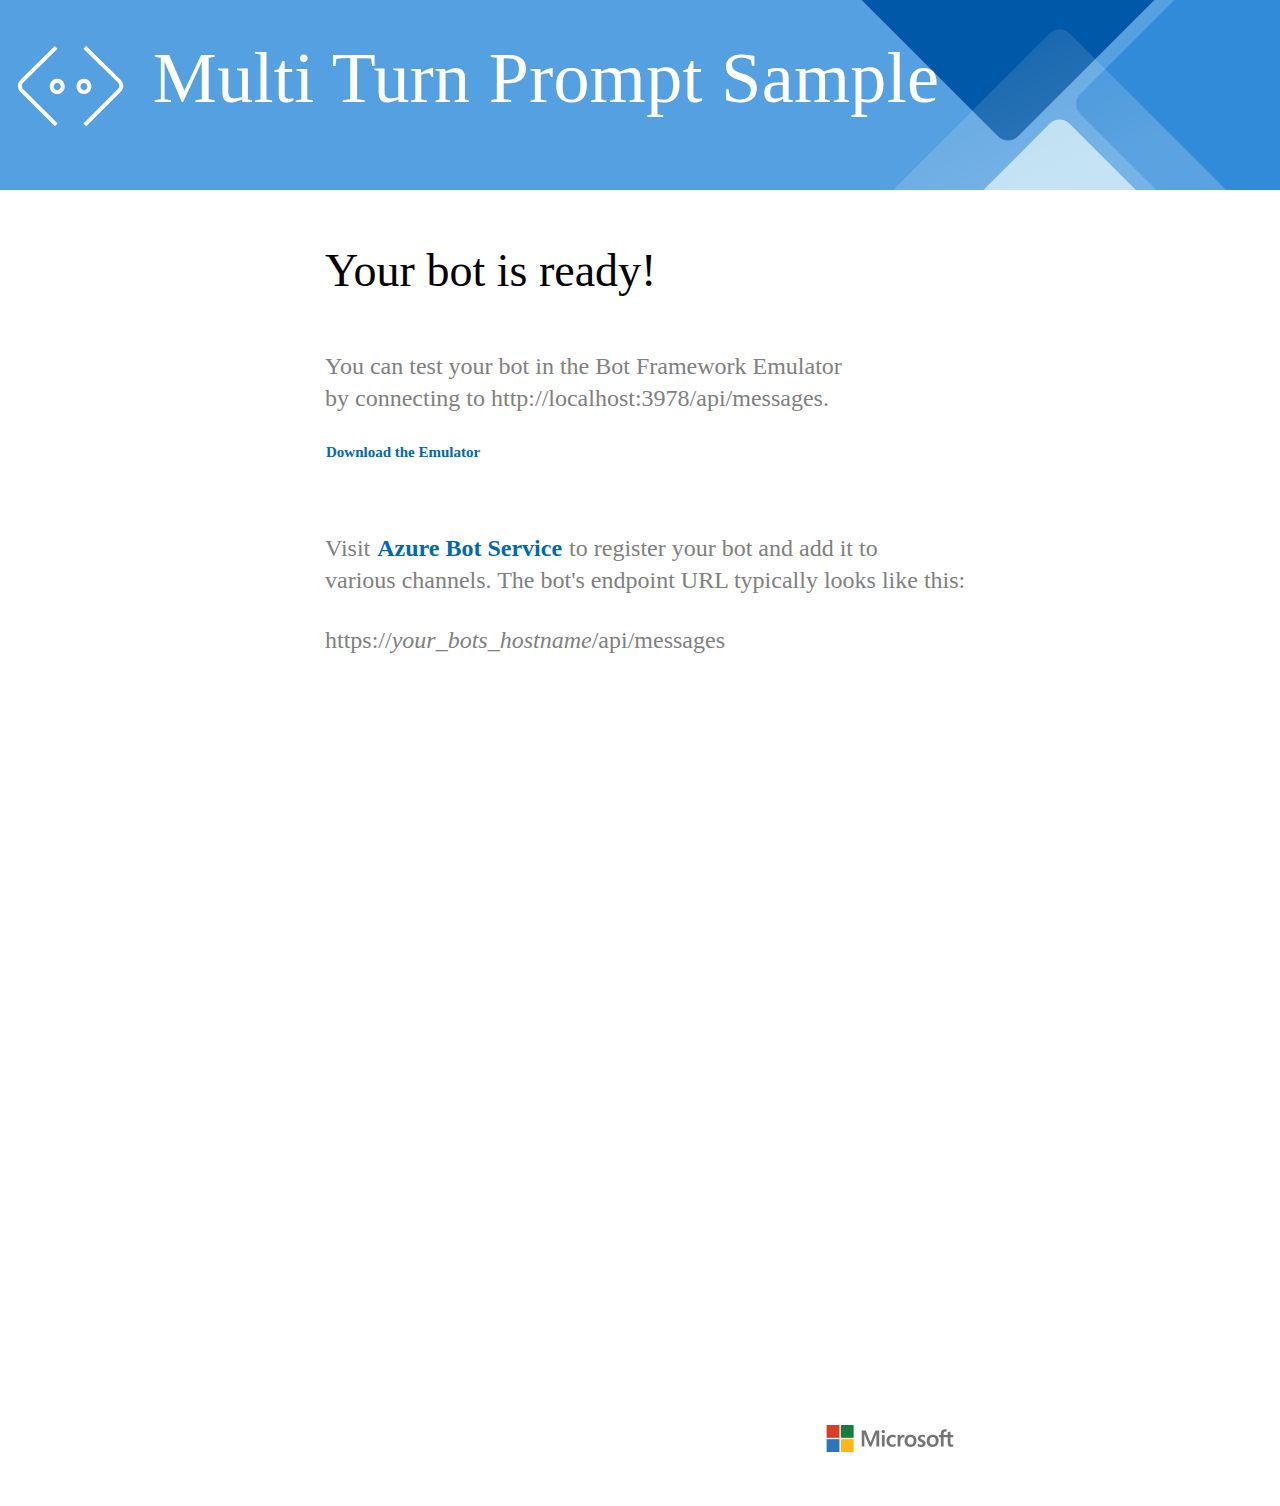
==== wwwroot/default.html @ 074db5b7 "Add project files." ====
﻿<!DOCTYPE html>
<html lang="en">

<head>
    <meta charset="utf-8">
    <meta name="viewport" content="width=device-width, initial-scale=1">
    <title>Multi Turn Prompt Sample</title>
    <style>
        body {
            margin: 0px;
            padding: 0px;
            font-family: Segoe UI;
        }

        html,
        body {
            height: 100%;
        }

        header {
            background-image: url("data:image/svg+xml,%3Csvg version='1.1' id='Layer_1' xmlns='http://www.w3.org/2000/svg' xmlns:xlink='http://www.w3.org/1999/xlink' x='0px' y='0px' viewBox='0 0 4638.9 651.6' style='enable-background:new 0 0 4638.9 651.6;' xml:space='preserve'%3E%3Cstyle type='text/css'%3E .st0%7Bfill:%2355A0E0;%7D .st1%7Bfill:none;%7D .st2%7Bfill:%230058A8;%7D .st3%7Bfill:%23328BD8;%7D .st4%7Bfill:%23B6DCF1;%7D .st5%7Bopacity:0.2;fill:url(%23SVGID_1_);enable-background:new ;%7D%0A%3C/style%3E%3Crect y='1.1' class='st0' width='4640' height='646.3'/%3E%3Cpath class='st1' d='M3987.8,323.6L4310.3,1.1h-65.6l-460.1,460.1c-17.5,17.5-46.1,17.5-63.6,0L3260.9,1.1H0v646.3h3660.3 L3889,418.7c17.5-17.5,46.1-17.5,63.6,0l228.7,228.7h66.6l-260.2-260.2C3970.3,369.8,3970.3,341.1,3987.8,323.6z'/%3E%3Cpath class='st2' d='M3784.6,461.2L4244.7,1.1h-983.9l460.1,460.1C3738.4,478.7,3767.1,478.7,3784.6,461.2z'/%3E%3Cpath class='st3' d='M4640,1.1h-329.8l-322.5,322.5c-17.5,17.5-17.5,46.1,0,63.6l260.2,260.2H4640L4640,1.1L4640,1.1z'/%3E%3Cpath class='st4' d='M3889,418.8l-228.7,228.7h521.1l-228.7-228.7C3935.2,401.3,3906.5,401.3,3889,418.8z'/%3E%3ClinearGradient id='SVGID_1_' gradientUnits='userSpaceOnUse' x1='3713.7576' y1='438.1175' x2='3911.4084' y2='14.2535' gradientTransform='matrix(1 0 0 -1 0 641.3969)'%3E%3Cstop offset='0' style='stop-color:%23FFFFFF;stop-opacity:0.5'/%3E%3Cstop offset='1' style='stop-color:%23FFFFFF'/%3E%3C/linearGradient%3E%3Cpath class='st5' d='M3952.7,124.5c-17.5-17.5-46.1-17.5-63.6,0l-523,523h1109.6L3952.7,124.5z'/%3E%3C/svg%3E%0A");
            background-repeat: no-repeat;
            background-size: 100%;
            background-position: right;
            background-color: #55A0E0;
            width: 100%;
            font-size: 44px;
            height: 120px;
            color: white;
            padding: 30px 0 40px 0px;
            display: inline-block;
        }

        .header-icon {
            background-image: url("data:image/svg+xml;utf8,%3Csvg%20version%3D%221.1%22%20id%3D%22Layer_1%22%20xmlns%3D%22http%3A//www.w3.org/2000/svg%22%20xmlns%3Axlink%3D%22http%3A//www.w3.org/1999/xlink%22%20x%3D%220px%22%20y%3D%220px%22%0A%09%20viewBox%3D%220%200%20150.2%20125%22%20style%3D%22enable-background%3Anew%200%200%20150.2%20125%3B%22%20xml%3Aspace%3D%22preserve%22%3E%0A%3Cstyle%20type%3D%22text/css%22%3E%0A%09.st0%7Bfill%3Anone%3B%7D%0A%09.st1%7Bfill%3A%23FFFFFF%3B%7D%0A%3C/style%3E%0A%3Crect%20x%3D%220.5%22%20class%3D%22st0%22%20width%3D%22149.7%22%20height%3D%22125%22/%3E%0A%3Cg%3E%0A%09%3Cpath%20class%3D%22st1%22%20d%3D%22M59%2C102.9L21.8%2C66c-3.5-3.5-3.5-9.1%2C0-12.5l37-36.5l2.9%2C3l-37%2C36.4c-1.8%2C1.8-1.8%2C4.7%2C0%2C6.6l37.2%2C37L59%2C102.9z%22%0A%09%09/%3E%0A%3C/g%3E%0A%3Cg%3E%0A%09%3Cpath%20class%3D%22st1%22%20d%3D%22M92.5%2C102.9l-3-3l37.2-37c0.9-0.9%2C1.4-2%2C1.4-3.3c0-1.2-0.5-2.4-1.4-3.3L89.5%2C20l2.9-3l37.2%2C36.4%0A%09%09c1.7%2C1.7%2C2.6%2C3.9%2C2.6%2C6.3s-0.9%2C4.6-2.6%2C6.3L92.5%2C102.9z%22/%3E%0A%3C/g%3E%0A%3Cg%3E%0A%09%3Cpath%20class%3D%22st1%22%20d%3D%22M90.1%2C68.4c-4.5%2C0-8-3.5-8-8.1c0-4.5%2C3.5-8.1%2C8-8.1c4.4%2C0%2C8%2C3.7%2C8%2C8.1C98.1%2C64.7%2C94.4%2C68.4%2C90.1%2C68.4z%0A%09%09%20M90.1%2C56.5c-2.2%2C0-3.8%2C1.7-3.8%2C3.9c0%2C2.2%2C1.7%2C3.9%2C3.8%2C3.9c1.9%2C0%2C3.8-1.6%2C3.8-3.9S91.9%2C56.5%2C90.1%2C56.5z%22/%3E%0A%3C/g%3E%0A%3Cg%3E%0A%09%3Cpath%20class%3D%22st1%22%20d%3D%22M61.4%2C68.4c-4.5%2C0-8-3.5-8-8.1c0-4.5%2C3.5-8.1%2C8-8.1c4.4%2C0%2C8%2C3.7%2C8%2C8.1C69.5%2C64.7%2C65.8%2C68.4%2C61.4%2C68.4z%0A%09%09%20M61.4%2C56.5c-2.2%2C0-3.8%2C1.7-3.8%2C3.9c0%2C2.2%2C1.7%2C3.9%2C3.8%2C3.9c1.9%2C0%2C3.8-1.6%2C3.8-3.9S63.3%2C56.5%2C61.4%2C56.5z%22/%3E%0A%3C/g%3E%0A%3C/svg%3E%0A");
            background-repeat: no-repeat;
            float: left;
            height: 140px;
            width: 140px;
            display: inline-block;
            vertical-align: middle;
        }

        .header-text {
            padding-left: 1%;
            color: #FFFFFF;
            font-family: "Segoe UI";
            font-size: 72px;
            font-weight: 300;
            letter-spacing: 0.35px;
            line-height: 96px;
            display: inline-block;
            vertical-align: middle;
        }

        .header-inner-container {
            min-width: 480px;
            max-width: 1366px;
            margin-left: auto;
            margin-right: auto;
            vertical-align: middle;
        }

        .header-inner-container::after {
            content: "";
            clear: both;
            display: table;
        }

        .main-content-area {
            padding-left: 30px;
        }

        .content-title {
            color: #000000;
            font-family: "Segoe UI";
            font-size: 46px;
            font-weight: 300;
            line-height: 62px;
        }

        .main-text {
            color: #808080;
            font-size: 24px;
            font-family: "Segoe UI";
            font-size: 24px;
            font-weight: 200;
            line-height: 32px;
        }

        .main-text-p1{
            padding-top: 48px;
            padding-bottom: 28px;
        }

        .endpoint {
           height: 32px;
           width: 571px;
           color: #808080;
           font-family: "Segoe UI";
           font-size: 24px;
           font-weight: 200;
           line-height: 32px;
           padding-top: 28px;
        }

        .how-to-build-section {
            padding-top: 20px;
            padding-left: 30px;
        }

        .how-to-build-section>h3 {
            font-size: 16px;
            font-weight: 600;
            letter-spacing: 0.35px;
            line-height: 22px;
            margin: 0 0 24px 0;
            text-transform: uppercase;
        }

        .step-container {
            display: flex;
            align-items: stretch;
            position: relative;
        }

        .step-container dl {
            border-left: 1px solid #A0A0A0;
            display: block;
            padding: 0 24px;
            margin: 0;
        }

        .step-container dl>dt::before {
            background-color: white;
            border: 1px solid #A0A0A0;
            border-radius: 100%;
            content: '';
            left: 47px;
            height: 11px;
            position: absolute;
            width: 11px;
        }

        .step-container dl>.test-bullet::before {
            background-color: blue;
        }

        .step-container dl>dt {
            display: block;
            font-size: inherit;
            font-weight: bold;
            line-height: 20px;
        }

        .step-container dl>dd {
            font-size: inherit;
            line-height: 20px;
            margin-left: 0;
            padding-bottom: 32px;
        }

        .step-container:last-child dl {
            border-left: 1px solid transparent;
        }

        .ctaLink {
            background-color: transparent;
            border: 1px solid transparent;
            color: #006AB1;
            cursor: pointer;
            font-weight: 600;
            padding: 0;
            white-space: normal;
        }

        .ctaLink:focus {
            outline: 1px solid #00bcf2;
        }

        .ctaLink:hover {
            text-decoration: underline;
        }

        .step-icon {
            display: flex;
            height: 38px;
            margin-right: 15px;
            width: 38px;
        }

        .step-icon>div {
            height: 30px;
            width: 30px;
            background-repeat: no-repeat;
        }

        .ms-logo-container {
            min-width: 580px;
            max-width: 980px;
            margin-left: auto;
            margin-right: auto;
            left: 0;
            right: 0;
            transition: bottom 400ms;
        }

        .ms-logo {
            float: right;
            background-image: url("data:image/svg+xml;utf8,%0A%3Csvg%20version%3D%221.1%22%20id%3D%22MS-symbol%22%20xmlns%3D%22http%3A//www.w3.org/2000/svg%22%20xmlns%3Axlink%3D%22http%3A//www.w3.org/1999/xlink%22%20x%3D%220px%22%20y%3D%220px%22%0A%09%20viewBox%3D%220%200%20400%20120%22%20style%3D%22enable-background%3Anew%200%200%20400%20120%3B%22%20xml%3Aspace%3D%22preserve%22%3E%0A%3Cstyle%20type%3D%22text/css%22%3E%0A%09.st0%7Bfill%3Anone%3B%7D%0A%09.st1%7Bfill%3A%23737474%3B%7D%0A%09.st2%7Bfill%3A%23D63F26%3B%7D%0A%09.st3%7Bfill%3A%23167D3E%3B%7D%0A%09.st4%7Bfill%3A%232E76BC%3B%7D%0A%09.st5%7Bfill%3A%23FDB813%3B%7D%0A%3C/style%3E%0A%3Crect%20x%3D%220.6%22%20class%3D%22st0%22%20width%3D%22398.7%22%20height%3D%22119%22/%3E%0A%3Cpath%20class%3D%22st1%22%20d%3D%22M171.3%2C38.4v43.2h-7.5V47.7h-0.1l-13.4%2C33.9h-5l-13.7-33.9h-0.1v33.9h-6.9V38.4h10.8l12.4%2C32h0.2l13.1-32H171.3%0A%09z%20M177.6%2C41.7c0-1.2%2C0.4-2.2%2C1.3-3c0.9-0.8%2C1.9-1.2%2C3.1-1.2c1.3%2C0%2C2.4%2C0.4%2C3.2%2C1.3c0.8%2C0.8%2C1.3%2C1.8%2C1.3%2C3c0%2C1.2-0.4%2C2.2-1.3%2C3%0A%09c-0.9%2C0.8-1.9%2C1.2-3.2%2C1.2s-2.3-0.4-3.1-1.2C178%2C43.8%2C177.6%2C42.8%2C177.6%2C41.7z%20M185.7%2C50.6v31h-7.3v-31H185.7z%20M207.8%2C76.3%0A%09c1.1%2C0%2C2.3-0.3%2C3.6-0.8c1.3-0.5%2C2.5-1.2%2C3.6-2v6.8c-1.2%2C0.7-2.5%2C1.2-4%2C1.5c-1.5%2C0.3-3.1%2C0.5-4.9%2C0.5c-4.6%2C0-8.3-1.4-11.1-4.3%0A%09c-2.9-2.9-4.3-6.6-4.3-11c0-5%2C1.5-9.1%2C4.4-12.3c2.9-3.2%2C7-4.8%2C12.4-4.8c1.4%2C0%2C2.7%2C0.2%2C4.1%2C0.5c1.4%2C0.4%2C2.5%2C0.8%2C3.3%2C1.2v7%0A%09c-1.1-0.8-2.3-1.5-3.4-1.9c-1.2-0.5-2.4-0.7-3.6-0.7c-2.9%2C0-5.2%2C0.9-7%2C2.8c-1.8%2C1.9-2.7%2C4.4-2.7%2C7.6c0%2C3.1%2C0.8%2C5.6%2C2.5%2C7.3%0A%09C202.6%2C75.4%2C204.9%2C76.3%2C207.8%2C76.3z%20M235.7%2C50.1c0.6%2C0%2C1.1%2C0%2C1.6%2C0.1s0.9%2C0.2%2C1.2%2C0.3v7.4c-0.4-0.3-0.9-0.5-1.7-0.8%0A%09c-0.7-0.3-1.6-0.4-2.7-0.4c-1.8%2C0-3.3%2C0.8-4.5%2C2.3c-1.2%2C1.5-1.9%2C3.8-1.9%2C7v15.6h-7.3v-31h7.3v4.9h0.1c0.7-1.7%2C1.7-3%2C3-4%0A%09C232.2%2C50.6%2C233.8%2C50.1%2C235.7%2C50.1z%20M238.9%2C66.6c0-5.1%2C1.4-9.2%2C4.3-12.2c2.9-3%2C6.9-4.5%2C12.1-4.5c4.8%2C0%2C8.6%2C1.4%2C11.3%2C4.3%0A%09c2.7%2C2.9%2C4.1%2C6.8%2C4.1%2C11.7c0%2C5-1.4%2C9-4.3%2C12c-2.9%2C3-6.8%2C4.5-11.8%2C4.5c-4.8%2C0-8.6-1.4-11.4-4.2C240.3%2C75.3%2C238.9%2C71.4%2C238.9%2C66.6z%0A%09%20M246.5%2C66.3c0%2C3.2%2C0.7%2C5.7%2C2.2%2C7.4c1.5%2C1.7%2C3.6%2C2.6%2C6.3%2C2.6c2.7%2C0%2C4.7-0.9%2C6.1-2.6c1.4-1.7%2C2.1-4.2%2C2.1-7.6c0-3.3-0.7-5.8-2.2-7.5%0A%09c-1.4-1.7-3.4-2.5-6-2.5c-2.7%2C0-4.7%2C0.9-6.2%2C2.7C247.2%2C60.5%2C246.5%2C63%2C246.5%2C66.3z%20M281.5%2C58.8c0%2C1%2C0.3%2C1.9%2C1%2C2.5%0A%09c0.7%2C0.6%2C2.1%2C1.3%2C4.4%2C2.2c2.9%2C1.2%2C5%2C2.5%2C6.1%2C3.9c1.2%2C1.5%2C1.8%2C3.2%2C1.8%2C5.3c0%2C2.9-1.1%2C5.3-3.4%2C7c-2.2%2C1.8-5.3%2C2.7-9.1%2C2.7%0A%09c-1.3%2C0-2.7-0.2-4.3-0.5c-1.6-0.3-2.9-0.7-4-1.2v-7.2c1.3%2C0.9%2C2.8%2C1.7%2C4.3%2C2.2c1.5%2C0.5%2C2.9%2C0.8%2C4.2%2C0.8c1.6%2C0%2C2.9-0.2%2C3.6-0.7%0A%09c0.8-0.5%2C1.2-1.2%2C1.2-2.3c0-1-0.4-1.9-1.2-2.5c-0.8-0.7-2.4-1.5-4.6-2.4c-2.7-1.1-4.6-2.4-5.7-3.8c-1.1-1.4-1.7-3.2-1.7-5.4%0A%09c0-2.8%2C1.1-5.1%2C3.3-6.9c2.2-1.8%2C5.1-2.7%2C8.6-2.7c1.1%2C0%2C2.3%2C0.1%2C3.6%2C0.4c1.3%2C0.2%2C2.5%2C0.6%2C3.4%2C0.9v6.9c-1-0.6-2.1-1.2-3.4-1.7%0A%09c-1.3-0.5-2.6-0.7-3.8-0.7c-1.4%2C0-2.5%2C0.3-3.2%2C0.8C281.9%2C57.1%2C281.5%2C57.8%2C281.5%2C58.8z%20M297.9%2C66.6c0-5.1%2C1.4-9.2%2C4.3-12.2%0A%09c2.9-3%2C6.9-4.5%2C12.1-4.5c4.8%2C0%2C8.6%2C1.4%2C11.3%2C4.3c2.7%2C2.9%2C4.1%2C6.8%2C4.1%2C11.7c0%2C5-1.4%2C9-4.3%2C12c-2.9%2C3-6.8%2C4.5-11.8%2C4.5%0A%09c-4.8%2C0-8.6-1.4-11.4-4.2C299.4%2C75.3%2C297.9%2C71.4%2C297.9%2C66.6z%20M305.5%2C66.3c0%2C3.2%2C0.7%2C5.7%2C2.2%2C7.4c1.5%2C1.7%2C3.6%2C2.6%2C6.3%2C2.6%0A%09c2.7%2C0%2C4.7-0.9%2C6.1-2.6c1.4-1.7%2C2.1-4.2%2C2.1-7.6c0-3.3-0.7-5.8-2.2-7.5c-1.4-1.7-3.4-2.5-6-2.5c-2.7%2C0-4.7%2C0.9-6.2%2C2.7%0A%09C306.3%2C60.5%2C305.5%2C63%2C305.5%2C66.3z%20M353.9%2C56.6h-10.9v25h-7.4v-25h-5.2v-6h5.2v-4.3c0-3.3%2C1.1-5.9%2C3.2-8c2.1-2.1%2C4.8-3.1%2C8.1-3.1%0A%09c0.9%2C0%2C1.7%2C0%2C2.4%2C0.1c0.7%2C0.1%2C1.3%2C0.2%2C1.8%2C0.4V42c-0.2-0.1-0.7-0.3-1.3-0.5c-0.6-0.2-1.3-0.3-2.1-0.3c-1.5%2C0-2.7%2C0.5-3.5%2C1.4%0A%09s-1.2%2C2.4-1.2%2C4.2v3.7h10.9v-7l7.3-2.2v9.2h7.4v6h-7.4v14.5c0%2C1.9%2C0.3%2C3.3%2C1%2C4c0.7%2C0.8%2C1.8%2C1.2%2C3.3%2C1.2c0.4%2C0%2C0.9-0.1%2C1.5-0.3%0A%09c0.6-0.2%2C1.1-0.4%2C1.6-0.7v6c-0.5%2C0.3-1.2%2C0.5-2.3%2C0.7c-1.1%2C0.2-2.1%2C0.3-3.2%2C0.3c-3.1%2C0-5.4-0.8-6.9-2.5c-1.5-1.6-2.3-4.1-2.3-7.4%0A%09V56.6z%22/%3E%0A%3Cg%3E%0A%09%3Crect%20x%3D%2231%22%20y%3D%2224%22%20class%3D%22st2%22%20width%3D%2234.2%22%20height%3D%2234.2%22/%3E%0A%09%3Crect%20x%3D%2268.8%22%20y%3D%2224%22%20class%3D%22st3%22%20width%3D%2234.2%22%20height%3D%2234.2%22/%3E%0A%09%3Crect%20x%3D%2231%22%20y%3D%2261.8%22%20class%3D%22st4%22%20width%3D%2234.2%22%20height%3D%2234.2%22/%3E%0A%09%3Crect%20x%3D%2268.8%22%20y%3D%2261.8%22%20class%3D%22st5%22%20width%3D%2234.2%22%20height%3D%2234.2%22/%3E%0A%3C/g%3E%0A%3C/svg%3E%0A");
        }

        .ms-logo-container>div {
            min-height: 60px;
            width: 150px;
            background-repeat: no-repeat;
        }

        .row {
            padding: 90px 0px 0 20px;
            min-width: 480px;
            max-width: 1366px;
            margin-left: auto;
            margin-right: auto;
        }

        .column {
            float: left;
            width: 45%;
            padding-right: 20px;
        }

        .row:after {
            content: "";
            display: table;
            clear: both;
        }

        a {
            text-decoration: none;
        }

        .download-the-emulator {
            height: 20px;
            color: #0063B1;
            font-size: 15px;
            line-height: 20px;
            padding-bottom: 70px;
        }

        .how-to-iframe {
            max-width: 700px !important;
            min-width: 650px !important;
            height: 700px !important;
        }

        .remove-frame-height {
            height: 10px;
        }

        @media only screen and (max-width: 1300px) {
            .ms-logo {
                padding-top: 30px;
            }

            .header-text {
                font-size: 40x;
            }

            .column {
                float: none;
                padding-top: 30px;
                width: 100%;
            }

            .ms-logo-container {
                padding-top: 30px;
                min-width: 480px;
                max-width: 650px;
                margin-left: auto;
                margin-right: auto;
            }

            .row {
                padding: 20px 0px 0 20px;
                min-width: 480px;
                max-width: 650px;
                margin-left: auto;
                margin-right: auto;
            }
        }

        @media only screen and (max-width: 1370px) {
            header {
                background-color: #55A0E0;
                background-size: auto 200px;
            }
        }

        @media only screen and (max-width: 1230px) {
            header {
                background-color: #55A0E0;
                background-size: auto 200px;
            }

            .header-text {
                font-size: 44px;
            }

            .header-icon {
                height: 120px;
                width: 120px;
            }
        }

        @media only screen and (max-width: 1000px) {
            header {
                background-color: #55A0E0;
                background-image: none;
            }
        }

        @media only screen and (max-width: 632px) {
            .header-text {
                font-size: 32px;
            }

            .row {
                padding: 10px 0px 0 10px;
                max-width: 490px !important;
                min-width: 410px !important;
            }

            .endpoint {
                font-size: 25px;
            }

            .main-text {
                font-size: 20px;
            }

            .step-container dl>dd {
                font-size: 14px;
            }

            .column {
                padding-right: 5px;
            }

            .header-icon {
                height: 110px;
                width: 110px;
            }

            .how-to-iframe {
                max-width: 480px !important;
                min-width: 400px !important;
                height: 650px !important;
                overflow: hidden;
            }
        }

        .remove-frame-height {
            max-height: 10px;
        }
    </style>
    <script>
        document.addEventListener('DOMContentLoaded', function () {
            loadFrame();
        });
        var loadFrame = function () {
            var iframe = document.createElement('iframe');
            iframe.setAttribute("id", "iframe");
            var offLineHTMLContent = "";
            var frameElement = document.getElementById("how-to-iframe");
            if (window.navigator.onLine) {
                iframe.src = 'https://docs.botframework.com/static/abs/pages/f5.htm';
                iframe.setAttribute("scrolling", "no");
                iframe.setAttribute("frameborder", "0");
                iframe.setAttribute("width", "100%");
                iframe.setAttribute("height", "100%");
                var frameDiv = document.getElementById("how-to-iframe");
                frameDiv.appendChild(iframe);
            } else {
                frameElement.classList.add("remove-frame-height");
            }
        };
    </script>
</head>

<body>
    <header class="header">
        <div class="header-inner-container">
            <div class="header-icon" style="display: inline-block"></div>
            <div class="header-text" style="display: inline-block">Multi Turn Prompt Sample</div>
        </div>
    </header>
    <div class="row">
        <div class="column" class="main-content-area">
            <div class="content-title">Your bot is ready!</div>
            <div class="main-text main-text-p1">You can test your bot in the Bot Framework Emulator<br />
                by connecting to http://localhost:3978/api/messages.</div>
            <div class="main-text download-the-emulator"><a class="ctaLink" href="https://aka.ms/bot-framework-F5-download-emulator"
                    target="_blank">Download the Emulator</a></div>
            <div class="main-text">Visit <a class="ctaLink" href="https://aka.ms/bot-framework-F5-abs-home" target="_blank">Azure
                    Bot Service</a> to register your bot and add it to<br />
                various channels. The bot's endpoint URL typically looks
                like this:</div>
            <div class="endpoint">https://<i>your_bots_hostname</i>/api/messages</div>
        </div>
        <div class="column how-to-iframe" id="how-to-iframe"></div>
    </div>
    <div class="ms-logo-container">
        <div class="ms-logo"></div>
    </div>
</body>
</html>
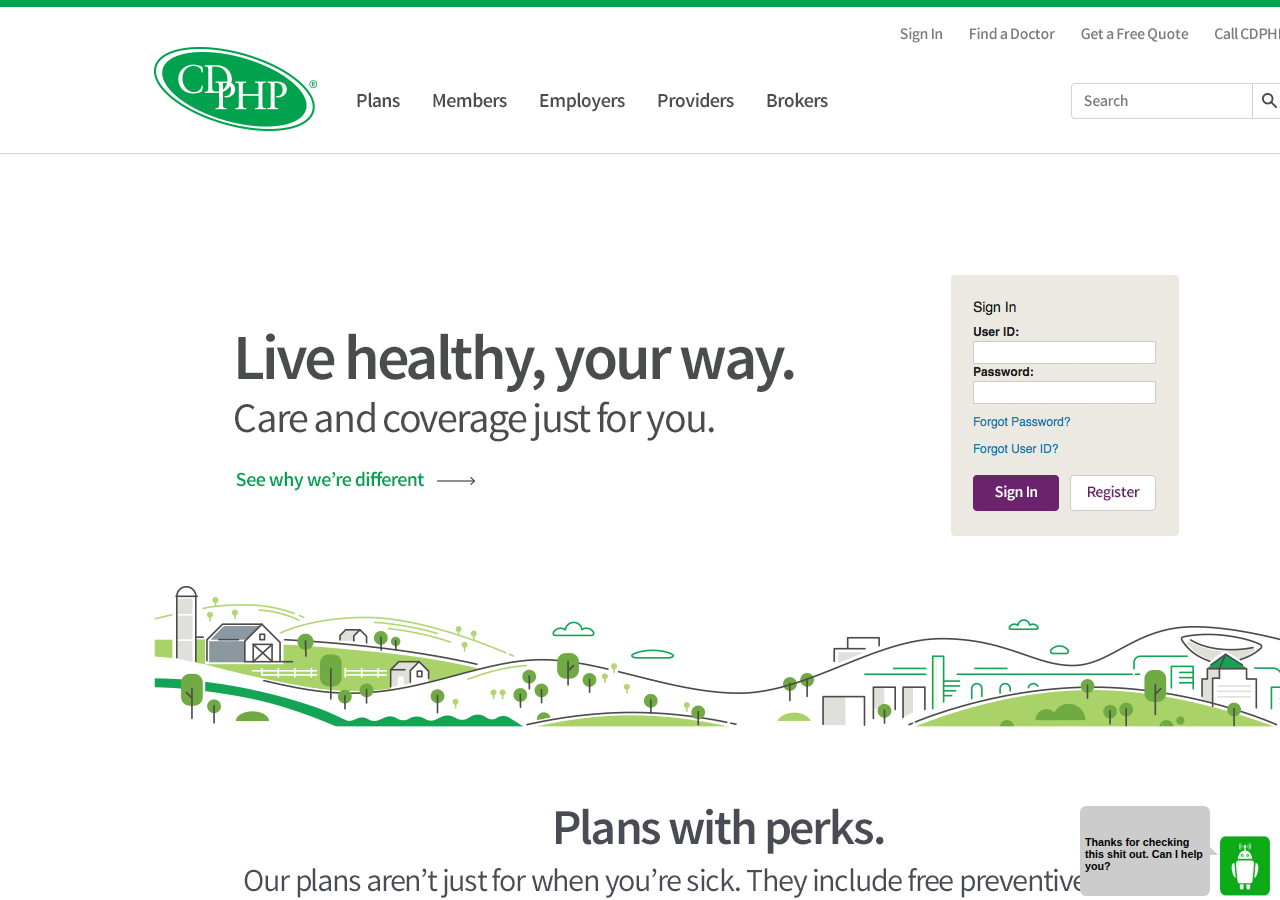
==== commit 7fa03efe: "Added images/set id and pass" ====
--- a/wwwroot/default.html
+++ b/wwwroot/default.html
@@ -4,402 +4,30 @@
 <head>
     <meta charset="utf-8">
     <meta name="viewport" content="width=device-width, initial-scale=1">
-    <title>Multi Turn Prompt Sample</title>
+    <title>Multi-turn prompts sample</title>
     <style>
-        body {
-            margin: 0px;
-            padding: 0px;
-            font-family: Segoe UI;
-        }
 
-        html,
-        body {
-            height: 100%;
-        }
+        
 
-        header {
-            background-image: url("data:image/svg+xml,%3Csvg version='1.1' id='Layer_1' xmlns='http://www.w3.org/2000/svg' xmlns:xlink='http://www.w3.org/1999/xlink' x='0px' y='0px' viewBox='0 0 4638.9 651.6' style='enable-background:new 0 0 4638.9 651.6;' xml:space='preserve'%3E%3Cstyle type='text/css'%3E .st0%7Bfill:%2355A0E0;%7D .st1%7Bfill:none;%7D .st2%7Bfill:%230058A8;%7D .st3%7Bfill:%23328BD8;%7D .st4%7Bfill:%23B6DCF1;%7D .st5%7Bopacity:0.2;fill:url(%23SVGID_1_);enable-background:new ;%7D%0A%3C/style%3E%3Crect y='1.1' class='st0' width='4640' height='646.3'/%3E%3Cpath class='st1' d='M3987.8,323.6L4310.3,1.1h-65.6l-460.1,460.1c-17.5,17.5-46.1,17.5-63.6,0L3260.9,1.1H0v646.3h3660.3 L3889,418.7c17.5-17.5,46.1-17.5,63.6,0l228.7,228.7h66.6l-260.2-260.2C3970.3,369.8,3970.3,341.1,3987.8,323.6z'/%3E%3Cpath class='st2' d='M3784.6,461.2L4244.7,1.1h-983.9l460.1,460.1C3738.4,478.7,3767.1,478.7,3784.6,461.2z'/%3E%3Cpath class='st3' d='M4640,1.1h-329.8l-322.5,322.5c-17.5,17.5-17.5,46.1,0,63.6l260.2,260.2H4640L4640,1.1L4640,1.1z'/%3E%3Cpath class='st4' d='M3889,418.8l-228.7,228.7h521.1l-228.7-228.7C3935.2,401.3,3906.5,401.3,3889,418.8z'/%3E%3ClinearGradient id='SVGID_1_' gradientUnits='userSpaceOnUse' x1='3713.7576' y1='438.1175' x2='3911.4084' y2='14.2535' gradientTransform='matrix(1 0 0 -1 0 641.3969)'%3E%3Cstop offset='0' style='stop-color:%23FFFFFF;stop-opacity:0.5'/%3E%3Cstop offset='1' style='stop-color:%23FFFFFF'/%3E%3C/linearGradient%3E%3Cpath class='st5' d='M3952.7,124.5c-17.5-17.5-46.1-17.5-63.6,0l-523,523h1109.6L3952.7,124.5z'/%3E%3C/svg%3E%0A");
-            background-repeat: no-repeat;
-            background-size: 100%;
-            background-position: right;
-            background-color: #55A0E0;
-            width: 100%;
-            font-size: 44px;
-            height: 120px;
-            color: white;
-            padding: 30px 0 40px 0px;
-            display: inline-block;
-        }
 
-        .header-icon {
-            background-image: url("data:image/svg+xml;utf8,%3Csvg%20version%3D%221.1%22%20id%3D%22Layer_1%22%20xmlns%3D%22http%3A//www.w3.org/2000/svg%22%20xmlns%3Axlink%3D%22http%3A//www.w3.org/1999/xlink%22%20x%3D%220px%22%20y%3D%220px%22%0A%09%20viewBox%3D%220%200%20150.2%20125%22%20style%3D%22enable-background%3Anew%200%200%20150.2%20125%3B%22%20xml%3Aspace%3D%22preserve%22%3E%0A%3Cstyle%20type%3D%22text/css%22%3E%0A%09.st0%7Bfill%3Anone%3B%7D%0A%09.st1%7Bfill%3A%23FFFFFF%3B%7D%0A%3C/style%3E%0A%3Crect%20x%3D%220.5%22%20class%3D%22st0%22%20width%3D%22149.7%22%20height%3D%22125%22/%3E%0A%3Cg%3E%0A%09%3Cpath%20class%3D%22st1%22%20d%3D%22M59%2C102.9L21.8%2C66c-3.5-3.5-3.5-9.1%2C0-12.5l37-36.5l2.9%2C3l-37%2C36.4c-1.8%2C1.8-1.8%2C4.7%2C0%2C6.6l37.2%2C37L59%2C102.9z%22%0A%09%09/%3E%0A%3C/g%3E%0A%3Cg%3E%0A%09%3Cpath%20class%3D%22st1%22%20d%3D%22M92.5%2C102.9l-3-3l37.2-37c0.9-0.9%2C1.4-2%2C1.4-3.3c0-1.2-0.5-2.4-1.4-3.3L89.5%2C20l2.9-3l37.2%2C36.4%0A%09%09c1.7%2C1.7%2C2.6%2C3.9%2C2.6%2C6.3s-0.9%2C4.6-2.6%2C6.3L92.5%2C102.9z%22/%3E%0A%3C/g%3E%0A%3Cg%3E%0A%09%3Cpath%20class%3D%22st1%22%20d%3D%22M90.1%2C68.4c-4.5%2C0-8-3.5-8-8.1c0-4.5%2C3.5-8.1%2C8-8.1c4.4%2C0%2C8%2C3.7%2C8%2C8.1C98.1%2C64.7%2C94.4%2C68.4%2C90.1%2C68.4z%0A%09%09%20M90.1%2C56.5c-2.2%2C0-3.8%2C1.7-3.8%2C3.9c0%2C2.2%2C1.7%2C3.9%2C3.8%2C3.9c1.9%2C0%2C3.8-1.6%2C3.8-3.9S91.9%2C56.5%2C90.1%2C56.5z%22/%3E%0A%3C/g%3E%0A%3Cg%3E%0A%09%3Cpath%20class%3D%22st1%22%20d%3D%22M61.4%2C68.4c-4.5%2C0-8-3.5-8-8.1c0-4.5%2C3.5-8.1%2C8-8.1c4.4%2C0%2C8%2C3.7%2C8%2C8.1C69.5%2C64.7%2C65.8%2C68.4%2C61.4%2C68.4z%0A%09%09%20M61.4%2C56.5c-2.2%2C0-3.8%2C1.7-3.8%2C3.9c0%2C2.2%2C1.7%2C3.9%2C3.8%2C3.9c1.9%2C0%2C3.8-1.6%2C3.8-3.9S63.3%2C56.5%2C61.4%2C56.5z%22/%3E%0A%3C/g%3E%0A%3C/svg%3E%0A");
-            background-repeat: no-repeat;
-            float: left;
-            height: 140px;
-            width: 140px;
-            display: inline-block;
-            vertical-align: middle;
-        }
-
-        .header-text {
-            padding-left: 1%;
-            color: #FFFFFF;
-            font-family: "Segoe UI";
-            font-size: 72px;
-            font-weight: 300;
-            letter-spacing: 0.35px;
-            line-height: 96px;
-            display: inline-block;
-            vertical-align: middle;
-        }
-
-        .header-inner-container {
-            min-width: 480px;
-            max-width: 1366px;
-            margin-left: auto;
-            margin-right: auto;
-            vertical-align: middle;
-        }
-
-        .header-inner-container::after {
-            content: "";
-            clear: both;
-            display: table;
-        }
-
-        .main-content-area {
-            padding-left: 30px;
-        }
-
-        .content-title {
-            color: #000000;
-            font-family: "Segoe UI";
-            font-size: 46px;
-            font-weight: 300;
-            line-height: 62px;
-        }
-
-        .main-text {
-            color: #808080;
-            font-size: 24px;
-            font-family: "Segoe UI";
-            font-size: 24px;
-            font-weight: 200;
-            line-height: 32px;
-        }
-
-        .main-text-p1{
-            padding-top: 48px;
-            padding-bottom: 28px;
-        }
-
-        .endpoint {
-           height: 32px;
-           width: 571px;
-           color: #808080;
-           font-family: "Segoe UI";
-           font-size: 24px;
-           font-weight: 200;
-           line-height: 32px;
-           padding-top: 28px;
-        }
-
-        .how-to-build-section {
-            padding-top: 20px;
-            padding-left: 30px;
-        }
-
-        .how-to-build-section>h3 {
-            font-size: 16px;
-            font-weight: 600;
-            letter-spacing: 0.35px;
-            line-height: 22px;
-            margin: 0 0 24px 0;
-            text-transform: uppercase;
-        }
-
-        .step-container {
-            display: flex;
-            align-items: stretch;
-            position: relative;
-        }
-
-        .step-container dl {
-            border-left: 1px solid #A0A0A0;
-            display: block;
-            padding: 0 24px;
-            margin: 0;
-        }
-
-        .step-container dl>dt::before {
-            background-color: white;
-            border: 1px solid #A0A0A0;
-            border-radius: 100%;
-            content: '';
-            left: 47px;
-            height: 11px;
-            position: absolute;
-            width: 11px;
-        }
-
-        .step-container dl>.test-bullet::before {
-            background-color: blue;
-        }
-
-        .step-container dl>dt {
-            display: block;
-            font-size: inherit;
-            font-weight: bold;
-            line-height: 20px;
-        }
-
-        .step-container dl>dd {
-            font-size: inherit;
-            line-height: 20px;
-            margin-left: 0;
-            padding-bottom: 32px;
-        }
-
-        .step-container:last-child dl {
-            border-left: 1px solid transparent;
-        }
-
-        .ctaLink {
-            background-color: transparent;
-            border: 1px solid transparent;
-            color: #006AB1;
-            cursor: pointer;
-            font-weight: 600;
-            padding: 0;
-            white-space: normal;
-        }
-
-        .ctaLink:focus {
-            outline: 1px solid #00bcf2;
-        }
-
-        .ctaLink:hover {
-            text-decoration: underline;
-        }
-
-        .step-icon {
-            display: flex;
-            height: 38px;
-            margin-right: 15px;
-            width: 38px;
-        }
-
-        .step-icon>div {
-            height: 30px;
-            width: 30px;
-            background-repeat: no-repeat;
-        }
-
-        .ms-logo-container {
-            min-width: 580px;
-            max-width: 980px;
-            margin-left: auto;
-            margin-right: auto;
-            left: 0;
-            right: 0;
-            transition: bottom 400ms;
-        }
-
-        .ms-logo {
-            float: right;
-            background-image: url("data:image/svg+xml;utf8,%0A%3Csvg%20version%3D%221.1%22%20id%3D%22MS-symbol%22%20xmlns%3D%22http%3A//www.w3.org/2000/svg%22%20xmlns%3Axlink%3D%22http%3A//www.w3.org/1999/xlink%22%20x%3D%220px%22%20y%3D%220px%22%0A%09%20viewBox%3D%220%200%20400%20120%22%20style%3D%22enable-background%3Anew%200%200%20400%20120%3B%22%20xml%3Aspace%3D%22preserve%22%3E%0A%3Cstyle%20type%3D%22text/css%22%3E%0A%09.st0%7Bfill%3Anone%3B%7D%0A%09.st1%7Bfill%3A%23737474%3B%7D%0A%09.st2%7Bfill%3A%23D63F26%3B%7D%0A%09.st3%7Bfill%3A%23167D3E%3B%7D%0A%09.st4%7Bfill%3A%232E76BC%3B%7D%0A%09.st5%7Bfill%3A%23FDB813%3B%7D%0A%3C/style%3E%0A%3Crect%20x%3D%220.6%22%20class%3D%22st0%22%20width%3D%22398.7%22%20height%3D%22119%22/%3E%0A%3Cpath%20class%3D%22st1%22%20d%3D%22M171.3%2C38.4v43.2h-7.5V47.7h-0.1l-13.4%2C33.9h-5l-13.7-33.9h-0.1v33.9h-6.9V38.4h10.8l12.4%2C32h0.2l13.1-32H171.3%0A%09z%20M177.6%2C41.7c0-1.2%2C0.4-2.2%2C1.3-3c0.9-0.8%2C1.9-1.2%2C3.1-1.2c1.3%2C0%2C2.4%2C0.4%2C3.2%2C1.3c0.8%2C0.8%2C1.3%2C1.8%2C1.3%2C3c0%2C1.2-0.4%2C2.2-1.3%2C3%0A%09c-0.9%2C0.8-1.9%2C1.2-3.2%2C1.2s-2.3-0.4-3.1-1.2C178%2C43.8%2C177.6%2C42.8%2C177.6%2C41.7z%20M185.7%2C50.6v31h-7.3v-31H185.7z%20M207.8%2C76.3%0A%09c1.1%2C0%2C2.3-0.3%2C3.6-0.8c1.3-0.5%2C2.5-1.2%2C3.6-2v6.8c-1.2%2C0.7-2.5%2C1.2-4%2C1.5c-1.5%2C0.3-3.1%2C0.5-4.9%2C0.5c-4.6%2C0-8.3-1.4-11.1-4.3%0A%09c-2.9-2.9-4.3-6.6-4.3-11c0-5%2C1.5-9.1%2C4.4-12.3c2.9-3.2%2C7-4.8%2C12.4-4.8c1.4%2C0%2C2.7%2C0.2%2C4.1%2C0.5c1.4%2C0.4%2C2.5%2C0.8%2C3.3%2C1.2v7%0A%09c-1.1-0.8-2.3-1.5-3.4-1.9c-1.2-0.5-2.4-0.7-3.6-0.7c-2.9%2C0-5.2%2C0.9-7%2C2.8c-1.8%2C1.9-2.7%2C4.4-2.7%2C7.6c0%2C3.1%2C0.8%2C5.6%2C2.5%2C7.3%0A%09C202.6%2C75.4%2C204.9%2C76.3%2C207.8%2C76.3z%20M235.7%2C50.1c0.6%2C0%2C1.1%2C0%2C1.6%2C0.1s0.9%2C0.2%2C1.2%2C0.3v7.4c-0.4-0.3-0.9-0.5-1.7-0.8%0A%09c-0.7-0.3-1.6-0.4-2.7-0.4c-1.8%2C0-3.3%2C0.8-4.5%2C2.3c-1.2%2C1.5-1.9%2C3.8-1.9%2C7v15.6h-7.3v-31h7.3v4.9h0.1c0.7-1.7%2C1.7-3%2C3-4%0A%09C232.2%2C50.6%2C233.8%2C50.1%2C235.7%2C50.1z%20M238.9%2C66.6c0-5.1%2C1.4-9.2%2C4.3-12.2c2.9-3%2C6.9-4.5%2C12.1-4.5c4.8%2C0%2C8.6%2C1.4%2C11.3%2C4.3%0A%09c2.7%2C2.9%2C4.1%2C6.8%2C4.1%2C11.7c0%2C5-1.4%2C9-4.3%2C12c-2.9%2C3-6.8%2C4.5-11.8%2C4.5c-4.8%2C0-8.6-1.4-11.4-4.2C240.3%2C75.3%2C238.9%2C71.4%2C238.9%2C66.6z%0A%09%20M246.5%2C66.3c0%2C3.2%2C0.7%2C5.7%2C2.2%2C7.4c1.5%2C1.7%2C3.6%2C2.6%2C6.3%2C2.6c2.7%2C0%2C4.7-0.9%2C6.1-2.6c1.4-1.7%2C2.1-4.2%2C2.1-7.6c0-3.3-0.7-5.8-2.2-7.5%0A%09c-1.4-1.7-3.4-2.5-6-2.5c-2.7%2C0-4.7%2C0.9-6.2%2C2.7C247.2%2C60.5%2C246.5%2C63%2C246.5%2C66.3z%20M281.5%2C58.8c0%2C1%2C0.3%2C1.9%2C1%2C2.5%0A%09c0.7%2C0.6%2C2.1%2C1.3%2C4.4%2C2.2c2.9%2C1.2%2C5%2C2.5%2C6.1%2C3.9c1.2%2C1.5%2C1.8%2C3.2%2C1.8%2C5.3c0%2C2.9-1.1%2C5.3-3.4%2C7c-2.2%2C1.8-5.3%2C2.7-9.1%2C2.7%0A%09c-1.3%2C0-2.7-0.2-4.3-0.5c-1.6-0.3-2.9-0.7-4-1.2v-7.2c1.3%2C0.9%2C2.8%2C1.7%2C4.3%2C2.2c1.5%2C0.5%2C2.9%2C0.8%2C4.2%2C0.8c1.6%2C0%2C2.9-0.2%2C3.6-0.7%0A%09c0.8-0.5%2C1.2-1.2%2C1.2-2.3c0-1-0.4-1.9-1.2-2.5c-0.8-0.7-2.4-1.5-4.6-2.4c-2.7-1.1-4.6-2.4-5.7-3.8c-1.1-1.4-1.7-3.2-1.7-5.4%0A%09c0-2.8%2C1.1-5.1%2C3.3-6.9c2.2-1.8%2C5.1-2.7%2C8.6-2.7c1.1%2C0%2C2.3%2C0.1%2C3.6%2C0.4c1.3%2C0.2%2C2.5%2C0.6%2C3.4%2C0.9v6.9c-1-0.6-2.1-1.2-3.4-1.7%0A%09c-1.3-0.5-2.6-0.7-3.8-0.7c-1.4%2C0-2.5%2C0.3-3.2%2C0.8C281.9%2C57.1%2C281.5%2C57.8%2C281.5%2C58.8z%20M297.9%2C66.6c0-5.1%2C1.4-9.2%2C4.3-12.2%0A%09c2.9-3%2C6.9-4.5%2C12.1-4.5c4.8%2C0%2C8.6%2C1.4%2C11.3%2C4.3c2.7%2C2.9%2C4.1%2C6.8%2C4.1%2C11.7c0%2C5-1.4%2C9-4.3%2C12c-2.9%2C3-6.8%2C4.5-11.8%2C4.5%0A%09c-4.8%2C0-8.6-1.4-11.4-4.2C299.4%2C75.3%2C297.9%2C71.4%2C297.9%2C66.6z%20M305.5%2C66.3c0%2C3.2%2C0.7%2C5.7%2C2.2%2C7.4c1.5%2C1.7%2C3.6%2C2.6%2C6.3%2C2.6%0A%09c2.7%2C0%2C4.7-0.9%2C6.1-2.6c1.4-1.7%2C2.1-4.2%2C2.1-7.6c0-3.3-0.7-5.8-2.2-7.5c-1.4-1.7-3.4-2.5-6-2.5c-2.7%2C0-4.7%2C0.9-6.2%2C2.7%0A%09C306.3%2C60.5%2C305.5%2C63%2C305.5%2C66.3z%20M353.9%2C56.6h-10.9v25h-7.4v-25h-5.2v-6h5.2v-4.3c0-3.3%2C1.1-5.9%2C3.2-8c2.1-2.1%2C4.8-3.1%2C8.1-3.1%0A%09c0.9%2C0%2C1.7%2C0%2C2.4%2C0.1c0.7%2C0.1%2C1.3%2C0.2%2C1.8%2C0.4V42c-0.2-0.1-0.7-0.3-1.3-0.5c-0.6-0.2-1.3-0.3-2.1-0.3c-1.5%2C0-2.7%2C0.5-3.5%2C1.4%0A%09s-1.2%2C2.4-1.2%2C4.2v3.7h10.9v-7l7.3-2.2v9.2h7.4v6h-7.4v14.5c0%2C1.9%2C0.3%2C3.3%2C1%2C4c0.7%2C0.8%2C1.8%2C1.2%2C3.3%2C1.2c0.4%2C0%2C0.9-0.1%2C1.5-0.3%0A%09c0.6-0.2%2C1.1-0.4%2C1.6-0.7v6c-0.5%2C0.3-1.2%2C0.5-2.3%2C0.7c-1.1%2C0.2-2.1%2C0.3-3.2%2C0.3c-3.1%2C0-5.4-0.8-6.9-2.5c-1.5-1.6-2.3-4.1-2.3-7.4%0A%09V56.6z%22/%3E%0A%3Cg%3E%0A%09%3Crect%20x%3D%2231%22%20y%3D%2224%22%20class%3D%22st2%22%20width%3D%2234.2%22%20height%3D%2234.2%22/%3E%0A%09%3Crect%20x%3D%2268.8%22%20y%3D%2224%22%20class%3D%22st3%22%20width%3D%2234.2%22%20height%3D%2234.2%22/%3E%0A%09%3Crect%20x%3D%2231%22%20y%3D%2261.8%22%20class%3D%22st4%22%20width%3D%2234.2%22%20height%3D%2234.2%22/%3E%0A%09%3Crect%20x%3D%2268.8%22%20y%3D%2261.8%22%20class%3D%22st5%22%20width%3D%2234.2%22%20height%3D%2234.2%22/%3E%0A%3C/g%3E%0A%3C/svg%3E%0A");
-        }
-
-        .ms-logo-container>div {
-            min-height: 60px;
-            width: 150px;
-            background-repeat: no-repeat;
-        }
-
-        .row {
-            padding: 90px 0px 0 20px;
-            min-width: 480px;
-            max-width: 1366px;
-            margin-left: auto;
-            margin-right: auto;
-        }
-
-        .column {
-            float: left;
-            width: 45%;
-            padding-right: 20px;
-        }
-
-        .row:after {
-            content: "";
-            display: table;
-            clear: both;
-        }
-
-        a {
-            text-decoration: none;
-        }
-
-        .download-the-emulator {
-            height: 20px;
-            color: #0063B1;
-            font-size: 15px;
-            line-height: 20px;
-            padding-bottom: 70px;
-        }
-
-        .how-to-iframe {
-            max-width: 700px !important;
-            min-width: 650px !important;
-            height: 700px !important;
-        }
-
-        .remove-frame-height {
-            height: 10px;
-        }
-
-        @media only screen and (max-width: 1300px) {
-            .ms-logo {
-                padding-top: 30px;
-            }
-
-            .header-text {
-                font-size: 40x;
-            }
-
-            .column {
-                float: none;
-                padding-top: 30px;
-                width: 100%;
-            }
-
-            .ms-logo-container {
-                padding-top: 30px;
-                min-width: 480px;
-                max-width: 650px;
-                margin-left: auto;
-                margin-right: auto;
-            }
-
-            .row {
-                padding: 20px 0px 0 20px;
-                min-width: 480px;
-                max-width: 650px;
-                margin-left: auto;
-                margin-right: auto;
-            }
-        }
-
-        @media only screen and (max-width: 1370px) {
-            header {
-                background-color: #55A0E0;
-                background-size: auto 200px;
-            }
-        }
-
-        @media only screen and (max-width: 1230px) {
-            header {
-                background-color: #55A0E0;
-                background-size: auto 200px;
-            }
-
-            .header-text {
-                font-size: 44px;
-            }
-
-            .header-icon {
-                height: 120px;
-                width: 120px;
-            }
-        }
-
-        @media only screen and (max-width: 1000px) {
-            header {
-                background-color: #55A0E0;
-                background-image: none;
-            }
-        }
-
-        @media only screen and (max-width: 632px) {
-            .header-text {
-                font-size: 32px;
-            }
-
-            .row {
-                padding: 10px 0px 0 10px;
-                max-width: 490px !important;
-                min-width: 410px !important;
-            }
-
-            .endpoint {
-                font-size: 25px;
-            }
-
-            .main-text {
-                font-size: 20px;
-            }
-
-            .step-container dl>dd {
-                font-size: 14px;
-            }
-
-            .column {
-                padding-right: 5px;
-            }
-
-            .header-icon {
-                height: 110px;
-                width: 110px;
-            }
-
-            .how-to-iframe {
-                max-width: 480px !important;
-                min-width: 400px !important;
-                height: 650px !important;
-                overflow: hidden;
-            }
-        }
-
-        .remove-frame-height {
-            max-height: 10px;
-        }
     </style>
-    <script>
-        document.addEventListener('DOMContentLoaded', function () {
-            loadFrame();
-        });
-        var loadFrame = function () {
-            var iframe = document.createElement('iframe');
-            iframe.setAttribute("id", "iframe");
-            var offLineHTMLContent = "";
-            var frameElement = document.getElementById("how-to-iframe");
-            if (window.navigator.onLine) {
-                iframe.src = 'https://docs.botframework.com/static/abs/pages/f5.htm';
-                iframe.setAttribute("scrolling", "no");
-                iframe.setAttribute("frameborder", "0");
-                iframe.setAttribute("width", "100%");
-                iframe.setAttribute("height", "100%");
-                var frameDiv = document.getElementById("how-to-iframe");
-                frameDiv.appendChild(iframe);
-            } else {
-                frameElement.classList.add("remove-frame-height");
-            }
-        };
-    </script>
+    <!--<link href="https://cdn.botframework.com/botframework-webchat/latest/botchat.css" rel="stylesheet" />-->
+    <link href="styles/botchat.css" rel="stylesheet" />
 </head>
 
-<body>
-    <header class="header">
+<body style="background-image: url('images/fakebackground.png'); background-repeat: no-repeat;">
+
+    <!--<header class="header">
         <div class="header-inner-container">
             <div class="header-icon" style="display: inline-block"></div>
-            <div class="header-text" style="display: inline-block">Multi Turn Prompt Sample</div>
+            <div class="header-text" style="display: inline-block">MultiTurnPrompts Bot</div>
         </div>
-    </header>
-    <div class="row">
+    </header>-->
+    <!--<div class="row">
         <div class="column" class="main-content-area">
             <div class="content-title">Your bot is ready!</div>
             <div class="main-text main-text-p1">You can test your bot in the Bot Framework Emulator<br />
-                by connecting to http://localhost:3978/api/messages.</div>
+                by opening the .bot file in the project folder.</div>
             <div class="main-text download-the-emulator"><a class="ctaLink" href="https://aka.ms/bot-framework-F5-download-emulator"
                     target="_blank">Download the Emulator</a></div>
             <div class="main-text">Visit <a class="ctaLink" href="https://aka.ms/bot-framework-F5-abs-home" target="_blank">Azure
@@ -410,8 +38,97 @@
         </div>
         <div class="column how-to-iframe" id="how-to-iframe"></div>
     </div>
+    </div>
     <div class="ms-logo-container">
         <div class="ms-logo"></div>
+    </div>-->
+
+    <div id="webchat" role="main"></div>
+
+
+
+    <div id="robot">
+
+        <div class="speech-bubble">
+            <h6>Thanks for checking this shit out. Can I help you?</h6>
+        </div>
+
+        <img onclick="document.getElementById('webchat').style.visibility = 'visible';" width="50" height="60" src="images/green-bot.png" />
     </div>
+
+    <!--<script src="https://cdn.botframework.com/botframework-webchat/latest/botchat.js"></script>-->
+    <script src="https://cdn.botframework.com/botframework-webchat/latest/webchat.js"></script>
+    <script>
+
+        /*var user = {
+            id: 'user-id',
+            name: 'You'
+        };
+
+        const styleOptions = {
+            botAvatarImage: 'https://docs.microsoft.com/en-us/azure/bot-service/v4sdk/media/logo_bot.svg?view=azure-bot-service-4.0',
+            botAvatarInitials: 'BF',
+            userAvatarImage: 'https://github.com/compulim.png?size=64',
+            userAvatarInitials: 'WC'
+        };
+
+        var botConnection = new BotChat.DirectLine({
+            token: 'QZvjUK3TVzw.p442Z0WNlYVKdH18K1bWoLBrvwjUaKB04o7l8dvQ0GM',
+            styleOptions: styleOptions,
+            user: user
+        });
+
+        BotChat.App({
+            user: user,
+            botConnection: botConnection,
+            bot: { id: 'webchat', name: 'webchat' },
+            resize: 'detect'
+        }, document.getElementById("webchat"));
+
+        botConnection
+            .postActivity({
+                from: user,
+                name: 'requestWelcomeDialog',
+                type: 'connected',
+                value: 'CONNECTED!!!'
+            })
+            .subscribe(function (id) {
+                console.log('"trigger requestWelcomeDialog" sent');
+            });*/
+
+
+        const styleOptions = {
+          botAvatarImage: 'https://docs.microsoft.com/en-us/azure/bot-service/v4sdk/media/logo_bot.svg?view=azure-bot-service-4.0',
+          botAvatarInitials: 'BF',
+          userAvatarImage: 'https://github.com/compulim.png?size=64',
+          userAvatarInitials: 'WC'
+        };
+
+        window.WebChat.renderWebChat({
+          directLine: window.WebChat.createDirectLine({ token: "QZvjUK3TVzw.p442Z0WNlYVKdH18K1bWoLBrvwjUaKB04o7l8dvQ0GM"}),
+          styleOptions
+        }, document.getElementById('webchat'));
+
+        
+
+    </script>
+
+
+
+
+
+
+
+    <!--window.WebChat.renderWebChat({
+    directLine: window.WebChat.createDirectLine({ token }),
+    styleOptions: {
+    botAvatarImage: 'https://docs.microsoft.com/en-us/azure/bot-service/v4sdk/media/logo_bot.svg?view=azure-bot-service-4.0',
+    botAvatarInitials: 'BF',
+    userAvatarImage: 'https://github.com/compulim.png?size=64',
+    userAvatarInitials: 'WC'
+    }
+    }, document.getElementById('webchat'));-->
+
 </body>
+
 </html>
--- a/wwwroot/styles/botchat.css
+++ b/wwwroot/styles/botchat.css
@@ -0,0 +1,892 @@
+﻿/* reset */
+
+
+#webchat {
+    width: 400px;
+    height: 400px;
+    background-color: #ffffff;
+    position: absolute;
+    top: 0;
+    bottom: 0;
+    left: 0;
+    right: 0;
+    margin: auto;
+    visibility: hidden;
+    border: 2px solid black;
+}
+
+#robot {
+    position: fixed;
+    right: 0;
+    bottom: 0;
+    z-index: 100;
+    cursor: pointer;
+    padding-right: 10px;
+}
+
+.speech-bubble {
+    position: absolute;
+    left: -140px;
+    top: -30px;
+    height: 60px;
+    background: #cccccc;
+    width: 120px;
+    border-radius: .4em;
+    padding: 5px 5px 25px 5px;
+    font-family: ff-meta-web-pro, arial, sans-serif;
+}
+
+    .speech-bubble:after {
+        content: '';
+        position: absolute;
+        right: 0;
+        top: 50%;
+        width: 0;
+        height: 0;
+        border: 8px solid transparent;
+        border-left-color: #cccccc;
+        border-right: 0;
+        border-bottom: 0;
+        margin-top: -4px;
+        margin-right: -8px;
+    }
+
+
+body .wc-app, .wc-app button, .wc-app input, .wc-app textarea {
+    font-family: "Segoe UI", sans-serif;
+    font-size: 15px;
+}
+
+.wc-app button {
+    background-color: #0078d7;
+    border: 1px solid #cccccc;
+    border-radius: 1px;
+    color: #ffffff;
+    cursor: pointer;
+    transition: color .2s ease, background-color .2s ease;
+}
+
+.wc-app h1, .wc-app h2, .wc-app h3, .wc-app h4, .wc-app p, .wc-app ul, .wc-app ol {
+    margin: 0;
+    padding: 0;
+}
+
+.wc-app audio, .wc-app video {
+    display: block;
+}
+
+/* docking */
+.wc-hidden {
+    visibility: hidden;
+}
+
+.wc-header {
+    background-color: #00a24d;
+    box-shadow: 0 1px rgba(0, 0, 0, 0.2);
+    box-sizing: content-box;
+    color: #ffffff;
+    font-weight: 500;
+    height: 30px;
+    left: 0;
+    letter-spacing: 0.5px;
+    padding: 8px 8px 0 8px;
+    position: absolute;
+    right: 0;
+    top: 0;
+    z-index: 1;
+}
+
+.wc-time {
+    color: #999999;
+    margin-bottom: 10px;
+}
+
+.wc-message-groups {
+    bottom: 50px;
+    left: 0;
+    transform: translateY(0);
+    outline: 0;
+    overflow-x: hidden;
+    overflow-y: scroll;
+    padding: 10px;
+    position: absolute;
+    right: 0;
+    top: 38px;
+    transition: transform 0.2s cubic-bezier(0, 0, 0.5, 1);
+}
+
+    .wc-message-groups.no-header {
+        top: 0;
+    }
+
+    .wc-message-groups.disabled {
+        bottom: 0;
+    }
+
+.wc-message-group-content {
+    overflow: hidden;
+}
+
+.wc-suggested-actions {
+    background-color: #f9f9f9;
+    bottom: 50px;
+    height: 0;
+    left: 0;
+    overflow: hidden;
+    position: absolute;
+    right: 0;
+    transition: height 0.2s cubic-bezier(0, 0, 0.5, 1);
+    border: 20px solid transparent;
+    border-radius: .4em;
+}
+
+    .wc-suggested-actions.disabled {
+        bottom: 0;
+    }
+
+    .wc-suggested-actions .wc-hscroll > ul {
+        height: 40px;
+        padding: 2px 3px;
+    }
+
+        .wc-suggested-actions .wc-hscroll > ul > li {
+            /*display: inline-block;*/
+            float: left;
+            margin: 2px;
+            max-width: 40%;
+        }
+
+            .wc-suggested-actions .wc-hscroll > ul > li button {
+                background-color: #fff;
+                color: #0078d7;
+                min-height: 32px;
+                overflow: hidden;
+                padding: 0 16px;
+                text-overflow: ellipsis;
+                white-space: nowrap;
+                width: 100%;
+            }
+
+                .wc-suggested-actions .wc-hscroll > ul > li button:focus,
+                .wc-suggested-actions .wc-hscroll > ul > li button:hover {
+                    background-color: #fff;
+                    border-color: #0078d7;
+                    color: #0078d7;
+                }
+
+                .wc-suggested-actions .wc-hscroll > ul > li button:active {
+                    background-color: #0078d7;
+                    border-color: #0078d7;
+                    color: #ffffff;
+                }
+
+    .wc-suggested-actions button.scroll {
+        background-color: #d2dde5;
+        height: 40px;
+        overflow: hidden;
+        padding: 0;
+        position: absolute;
+        top: 0;
+        width: 28px;
+    }
+
+        .wc-suggested-actions button.scroll:disabled {
+            display: none;
+        }
+
+        .wc-suggested-actions button.scroll:focus,
+        .wc-suggested-actions button.scroll:hover {
+            background-color: #808c95;
+        }
+
+        .wc-suggested-actions button.scroll svg {
+            fill: #ffffff;
+        }
+
+            .wc-suggested-actions button.scroll svg path {
+                transform: translateY(6px);
+            }
+
+        .wc-suggested-actions button.scroll.previous {
+            left: 0;
+        }
+
+        .wc-suggested-actions button.scroll.next {
+            right: 0;
+        }
+
+.wc-message-pane.show-actions .wc-message-groups {
+    top: 78px;
+    transform: translateY(-40px);
+}
+
+.wc-message-pane.show-actions .wc-suggested-actions {
+    height: 40px;
+}
+
+/* views */
+.wc-chatview-panel {
+    overflow: hidden;
+    position: absolute;
+    right: 0;
+    left: 0;
+    top: 0;
+    bottom: 0;
+}
+
+/* messages */
+.wc-message-wrapper {
+    animation: animationFrames 2s;
+    animation-iteration-count: 1;
+    clear: both;
+    margin-bottom: 10px;
+    overflow: hidden;
+    position: relative;
+    /*transition: max-height 2s ease-in-out;*/
+}
+
+@keyframes animationFrames {
+    0% {
+        /*max-height: 0;*/
+        opacity: 0;
+    }
+
+    20% {
+        opacity: 1;
+    }
+
+    100% {
+        /*max-height: 2000px;*/
+    }
+}
+
+.wc-message {
+    position: relative;
+    border-radius: 25px;
+}
+
+.wc-message-wrapper.carousel .wc-message {
+    max-width: none;
+    padding-right: 8px;
+}
+
+.wc-message-wrapper.clickable {
+    background-color: transparent;
+    border: 1px solid transparent;
+    box-sizing: border-box;
+    cursor: pointer;
+    text-align: left;
+    width: 100%;
+    margin-top: 1px;
+}
+
+.wc-message svg.wc-message-callout {
+    height: 22px;
+    position: absolute;
+    stroke: none;
+    top: 12px;
+    width: 6px;
+}
+
+.wc-message-content {
+    border-radius: 2px;
+    box-shadow: 0px 1px 1px 0px rgba(0, 0, 0, 0.2);
+    padding: 8px;
+    word-break: break-word;
+}
+
+    .wc-message-content.selected {
+        box-shadow: 0px 1px 1px 0px #ffa333;
+    }
+
+    .wc-message-content img {
+        max-height: 320px;
+        max-width: 100%;
+    }
+
+    .wc-message-content .video iframe {
+        border: 0;
+    }
+
+    .wc-message-content audio, .wc-message-content video {
+        max-width: 100%;
+    }
+
+        .wc-message-content audio + h1, .wc-message-content video + h1 {
+            margin-top: 11px;
+        }
+
+.wc-message-from {
+    clear: both;
+    color: #767676;
+    font-size: 11px;
+    margin-top: 5px;
+}
+
+/* cards */
+.wc-card {
+    background-color: #ffffff;
+}
+
+    .wc-card .non-adaptive-content {
+        margin: 8px 8px 0 8px;
+    }
+
+    .wc-card button {
+        background-color: transparent;
+        color: #0078d7;
+        min-height: 32px;
+        width: 100%;
+        padding: 0 16px;
+    }
+
+        .wc-card button:hover {
+            background-color: transparent;
+            border-color: #0078d7;
+            color: #0078d7;
+        }
+
+        .wc-card button:active {
+            background-color: #0078d7;
+            border-color: #0078d7;
+            color: #ffffff;
+        }
+
+    .wc-card.receipt table {
+        border-collapse: collapse;
+        width: 100%;
+    }
+
+    .wc-card.receipt th, .wc-card.receipt td {
+        text-align: right;
+        vertical-align: top;
+    }
+
+        .wc-card.receipt th:first-child, .wc-card.receipt td:first-child {
+            text-align: left;
+        }
+
+    .wc-card.receipt th {
+        color: #808c95;
+        font-size: inherit;
+        font-weight: normal;
+        line-height: 1.75;
+    }
+
+    .wc-card.receipt thead tr:last-child th {
+        padding-bottom: 16px;
+    }
+
+    .wc-card.receipt th[colspan="2"] {
+        color: inherit;
+        font-size: 15px;
+        font-weight: 700;
+    }
+
+    .wc-card.receipt td {
+        padding: 4px 8px 0 8px;
+    }
+
+        .wc-card.receipt td img {
+            float: left;
+            margin: 5px 8px 8px 0;
+            max-height: 50px;
+            max-width: 50px;
+        }
+
+    .wc-card.receipt div.title {
+        font-weight: bolder;
+    }
+
+    .wc-card.receipt div.subtitle {
+        font-weight: lighter;
+    }
+
+    .wc-card.receipt tbody tr, .wc-card.receipt tfoot tr {
+        border-top: 1px solid #d2dde5;
+    }
+
+        .wc-card.receipt tbody tr:first-child, .wc-card.receipt tfoot tr:first-child {
+            border-top-width: 2px;
+        }
+
+    .wc-card.receipt tfoot td {
+        line-height: 2.25;
+    }
+
+    .wc-card.receipt tfoot .total {
+        font-weight: bold;
+    }
+
+    .wc-card.thumbnail img {
+        float: right;
+        margin-bottom: 10px;
+        margin-left: 10px;
+        width: 100px;
+    }
+
+    .wc-card.signin h1 {
+        margin: 10px 24px 16px 14px;
+    }
+
+    .wc-card.error {
+        text-align: center;
+    }
+
+        .wc-card.error .error-icon {
+            fill: #cccccc;
+            height: 56px;
+            margin-bottom: 2px;
+            margin-top: 20px;
+            padding-left: 12px;
+        }
+
+        .wc-card.error .error-text {
+            color: #cccccc;
+            font-weight: 600;
+            letter-spacing: 0.5px;
+            margin-bottom: 20px;
+            text-align: inherit;
+        }
+
+/* alternate chat sizes */
+.wc-message {
+    max-width: 91%;
+}
+
+.wc-card {
+    border: 1px solid #d2dde5;
+    width: 302px;
+}
+
+.wc-adaptive-card {
+    width: 318px;
+}
+
+.wc-wide .wc-card {
+    border: 1px solid #d2dde5;
+    width: 398px;
+}
+
+.wc-wide .wc-adaptive-card {
+    width: 414px;
+}
+
+.wc-narrow .wc-card {
+    border: 1px solid #d2dde5;
+    width: 198px;
+}
+
+.wc-narrow .wc-adaptive-card {
+    width: 214px;
+}
+
+/* adaptive card adjustments from wc-card */
+.wc-adaptive-card p {
+    margin-left: 0;
+    margin-right: 0;
+}
+
+/* list */
+.wc-list > .wc-card {
+    margin-top: 8px;
+}
+
+    .wc-list > .wc-card:first-child {
+        margin-top: 0;
+    }
+
+/* horizontal scroll */
+.wc-hscroll-outer {
+    /* allow horizontal scrolling but hide the scrollbar */
+    overflow: hidden;
+}
+
+.wc-hscroll {
+    /* allow horizontal scrolling but hide the scrollbar */
+    overflow-x: scroll;
+    overflow-y: hidden;
+}
+
+    .wc-hscroll > ul {
+        white-space: nowrap;
+    }
+
+        .wc-hscroll > ul > li {
+            display: inline-block;
+            vertical-align: top;
+            white-space: normal;
+        }
+
+/* carousel */
+.wc-carousel {
+    position: relative;
+}
+
+    .wc-carousel button.scroll {
+        background-color: #d2dde5;
+        height: 28px;
+        overflow: hidden;
+        padding: 0;
+        position: absolute;
+        top: 50%;
+        width: 28px;
+    }
+
+        .wc-carousel button.scroll:disabled {
+            display: none;
+        }
+
+        .wc-carousel button.scroll:focus,
+        .wc-carousel button.scroll:hover {
+            background-color: #808c95;
+        }
+
+        .wc-carousel button.scroll svg {
+            fill: #ffffff;
+        }
+
+        .wc-carousel button.scroll.previous {
+            left: -16px;
+        }
+
+        .wc-carousel button.scroll.next {
+            right: -16px;
+        }
+
+    .wc-carousel .wc-hscroll > ul {
+        margin-left: -4px;
+    }
+
+        .wc-carousel .wc-hscroll > ul > li {
+            padding: 0 4px;
+        }
+
+            .wc-carousel .wc-hscroll > ul > li:last-child {
+                padding-right: 0;
+            }
+
+    .wc-carousel li p {
+        min-height: 4em;
+        white-space: normal;
+    }
+
+    .wc-carousel li .wc-adaptive-card p {
+        min-height: initial;
+    }
+
+/* from me */
+.wc-message-from-me {
+    float: right;
+    margin-right: 6px;
+}
+
+    .wc-message-from-me.wc-message-from {
+        text-align: right;
+    }
+
+    .wc-message-from-me .wc-message-content {
+        background-color: #0078d7;
+        color: #ffffff;
+    }
+
+    .wc-message-from-me svg.wc-message-callout path {
+        fill: #0078d7;
+    }
+
+        .wc-message-from-me svg.wc-message-callout path.point-left {
+            display: none;
+        }
+
+    .wc-message-from-me svg.wc-message-callout {
+        right: -6px;
+    }
+
+/* from bot */
+.wc-message-from-bot {
+    float: left;
+    margin-left: 8px;
+}
+
+    .wc-message-from-bot .wc-message-content {
+        background-color: #eceff1;
+        color: #000000;
+    }
+
+    .wc-message-from-bot svg.wc-message-callout path {
+        fill: #eceff1;
+    }
+
+        .wc-message-from-bot svg.wc-message-callout path.point-right {
+            display: none;
+        }
+
+    .wc-message-from-bot svg.wc-message-callout {
+        left: -6px;
+    }
+
+/* console */
+.wc-console {
+    border: 5px solid #dbdee1;
+    bottom: 0;
+    box-sizing: border-box;
+    height: 50px;
+    left: 0;
+    position: absolute;
+    right: 0;
+}
+
+    .wc-console > .wc-upload,
+    .wc-console > .wc-textbox,
+    .wc-console > .wc-send,
+    .wc-console > .wc-mic {
+        position: absolute;
+        top: 0;
+        vertical-align: middle;
+    }
+
+    .wc-console label, .wc-console button {
+        cursor: pointer;
+        display: inline-block;
+        height: 40px;
+    }
+
+    .wc-console svg {
+        fill: #8a8a8a;
+        margin: 11px;
+    }
+
+    .wc-console input[type=text],
+    .wc-console textarea {
+        border: none;
+        height: 100%;
+        outline: none;
+        padding: 0;
+        resize: none;
+        width: 100%;
+    }
+
+    .wc-console.has-text .wc-send svg {
+        fill: #0078d7;
+    }
+
+    .wc-console .wc-upload {
+        cursor: pointer;
+        position: relative;
+    }
+
+        .wc-console .wc-upload svg {
+            height: 18px;
+            width: 26px;
+        }
+
+    .wc-console #wc-upload-input {
+        font-size: 0;
+        height: 0;
+        left: 0;
+        opacity: 0;
+        outline: 0;
+        position: absolute;
+        top: 0;
+        width: 0;
+    }
+
+    .wc-console .wc-send {
+        right: 0;
+    }
+
+        .wc-console .wc-send.hidden {
+            visibility: hidden;
+        }
+
+    .wc-console.has-upload-button .wc-textbox {
+        left: 48px;
+    }
+
+    .wc-console .wc-textbox {
+        bottom: 0;
+        left: 11px;
+        right: 49px;
+    }
+
+        .wc-console .wc-textbox input {
+            background-color: transparent;
+        }
+
+    .wc-console .wc-mic,
+    .wc-console .wc-send {
+        background-color: transparent;
+        border: 0;
+        padding: 0;
+        right: 0;
+    }
+
+        .wc-console .wc-mic.hidden,
+        .wc-console .wc-send.hidden {
+            visibility: hidden;
+        }
+
+        .wc-console .wc-send svg {
+            height: 18px;
+            width: 27px;
+        }
+
+        .wc-console .wc-mic.active path#micFilling {
+            fill: #4e3787;
+        }
+
+        .wc-console .wc-mic.inactive path#micFilling {
+            visibility: hidden;
+        }
+
+    .wc-console.has-text .wc-send svg {
+        fill: #0078d7;
+    }
+
+/* animation */
+.wc-typing {
+    background-image: url("[data-uri]");
+    background-repeat: no-repeat;
+    height: 20px;
+    width: 64px;
+}
+
+.wc-animate-scroll {
+    left: 0;
+    position: absolute;
+    transition: left .8s ease;
+}
+
+.wc-animate-scroll-rapid {
+    left: 0;
+    position: absolute;
+    transition: left .4s ease;
+}
+
+.wc-animate-scroll-near {
+    left: 0;
+    position: absolute;
+    transition: left .3s ease-in-out;
+}
+
+/* text formats */
+
+.format-markdown {
+    background-image: url('../images/green-bot.png');
+    background-repeat: no-repeat;
+    background-position: -15px 0px;
+    background-size: 30px 30px;
+}
+
+
+
+
+.format-markdown > p {
+    margin-bottom: 0px;
+    padding-left: 30px;
+}
+
+.format-markdown code {
+    white-space: pre-wrap;
+}
+
+.format-markdown + div {
+    margin-top: 8px;
+}
+
+.format-markdown ol {
+    padding-left: 30px;
+    /* numbers are right-aligned to the period */
+}
+
+.format-markdown ul {
+    padding-left: 33px;
+}
+
+/* browser scrollbar customization */
+.wc-app ::-webkit-scrollbar {
+    width: 8px;
+}
+
+    .wc-app ::-webkit-scrollbar * {
+        background-color: transparent;
+    }
+
+.wc-app ::-webkit-scrollbar-thumb {
+    background-color: #dbdee1;
+}
+
+/* download button for Unknown media */
+.wc-icon-download {
+    display: inline-block;
+    height: 20px;
+    margin-left: 8px;
+    vertical-align: top;
+    width: 12px;
+}
+
+.wc-text-download {
+    display: inline-block;
+    font-weight: 500;
+    text-decoration: none;
+}
+
+.wc-message-from-bot a.wc-link-download:link, .wc-message-from-bot a.wc-link-download:visited {
+    color: #000000;
+    opacity: 1;
+}
+
+    .wc-message-from-bot a.wc-link-download:link .wc-icon-download, .wc-message-from-bot a.wc-link-download:visited .wc-icon-download {
+        background-image: url('data:image/svg+xml;utf8,<svg width="12" height="20" viewBox="0 0 12 20" xmlns="http://www.w3.org/2000/svg"><path d="M.435 20v-1.25h11.13V20H.435zM12 10.44l-6 6.113-6-6.114.87-.88 4.512 4.59V0h1.236v14.15l4.512-4.59.87.88z" fill="#000000" fill-rule="evenodd"/></svg>');
+        background-repeat: no-repeat;
+    }
+
+.wc-message-from-bot a.wc-link-download:hover {
+    color: #0078d7;
+    opacity: 1;
+}
+
+    .wc-message-from-bot a.wc-link-download:hover .wc-icon-download {
+        background-image: url('data:image/svg+xml;utf8,<svg width="12" height="20" viewBox="0 0 12 20" xmlns="http://www.w3.org/2000/svg"><path d="M.435 20v-1.25h11.13V20H.435zM12 10.44l-6 6.113-6-6.114.87-.88 4.512 4.59V0h1.236v14.15l4.512-4.59.87.88z" fill="#0078d7" fill-rule="evenodd"/></svg>');
+        background-repeat: no-repeat;
+    }
+
+.wc-message-from-bot a.wc-link-download:active {
+    color: #0078d7;
+    opacity: 0.8;
+}
+
+    .wc-message-from-bot a.wc-link-download:active .wc-icon-download {
+        background-image: url('data:image/svg+xml;utf8,<svg width="12" height="20" viewBox="0 0 12 20" xmlns="http://www.w3.org/2000/svg"><path d="M.435 20v-1.25h11.13V20H.435zM12 10.44l-6 6.113-6-6.114.87-.88 4.512 4.59V0h1.236v14.15l4.512-4.59.87.88z" fill="#0078d7" fill-rule="evenodd"/></svg>');
+        background-repeat: no-repeat;
+    }
+
+.wc-message-from-me a.wc-link-download:link, .wc-message-from-me a.wc-link-download:visited {
+    color: #ffffff;
+    opacity: 1;
+}
+
+    .wc-message-from-me a.wc-link-download:link .wc-icon-download, .wc-message-from-me a.wc-link-download:visited .wc-icon-download {
+        background-image: url('data:image/svg+xml;utf8,<svg width="12" height="20" viewBox="0 0 12 20" xmlns="http://www.w3.org/2000/svg"><path d="M.435 20v-1.25h11.13V20H.435zM12 10.44l-6 6.113-6-6.114.87-.88 4.512 4.59V0h1.236v14.15l4.512-4.59.87.88z" fill="#ffffff" fill-rule="evenodd"/></svg>');
+        background-repeat: no-repeat;
+    }
+
+.wc-message-from-me a.wc-link-download:hover {
+    color: #ffffff;
+    opacity: 0.8;
+}
+
+    .wc-message-from-me a.wc-link-download:hover .wc-icon-download {
+        background-image: url('data:image/svg+xml;utf8,<svg width="12" height="20" viewBox="0 0 12 20" xmlns="http://www.w3.org/2000/svg"><path d="M.435 20v-1.25h11.13V20H.435zM12 10.44l-6 6.113-6-6.114.87-.88 4.512 4.59V0h1.236v14.15l4.512-4.59.87.88z" fill="#ffffff" fill-rule="evenodd"/></svg>');
+        background-repeat: no-repeat;
+    }
+
+.wc-message-from-me a.wc-link-download:active {
+    color: #ffffff;
+    opacity: 0.6;
+}
+
+    .wc-message-from-me a.wc-link-download:active .wc-icon-download {
+        background-image: url('data:image/svg+xml;utf8,<svg width="12" height="20" viewBox="0 0 12 20" xmlns="http://www.w3.org/2000/svg"><path d="M.435 20v-1.25h11.13V20H.435zM12 10.44l-6 6.113-6-6.114.87-.88 4.512 4.59V0h1.236v14.15l4.512-4.59.87.88z" fill="#ffffff" fill-rule="evenodd"/></svg>');
+        background-repeat: no-repeat;
+    }
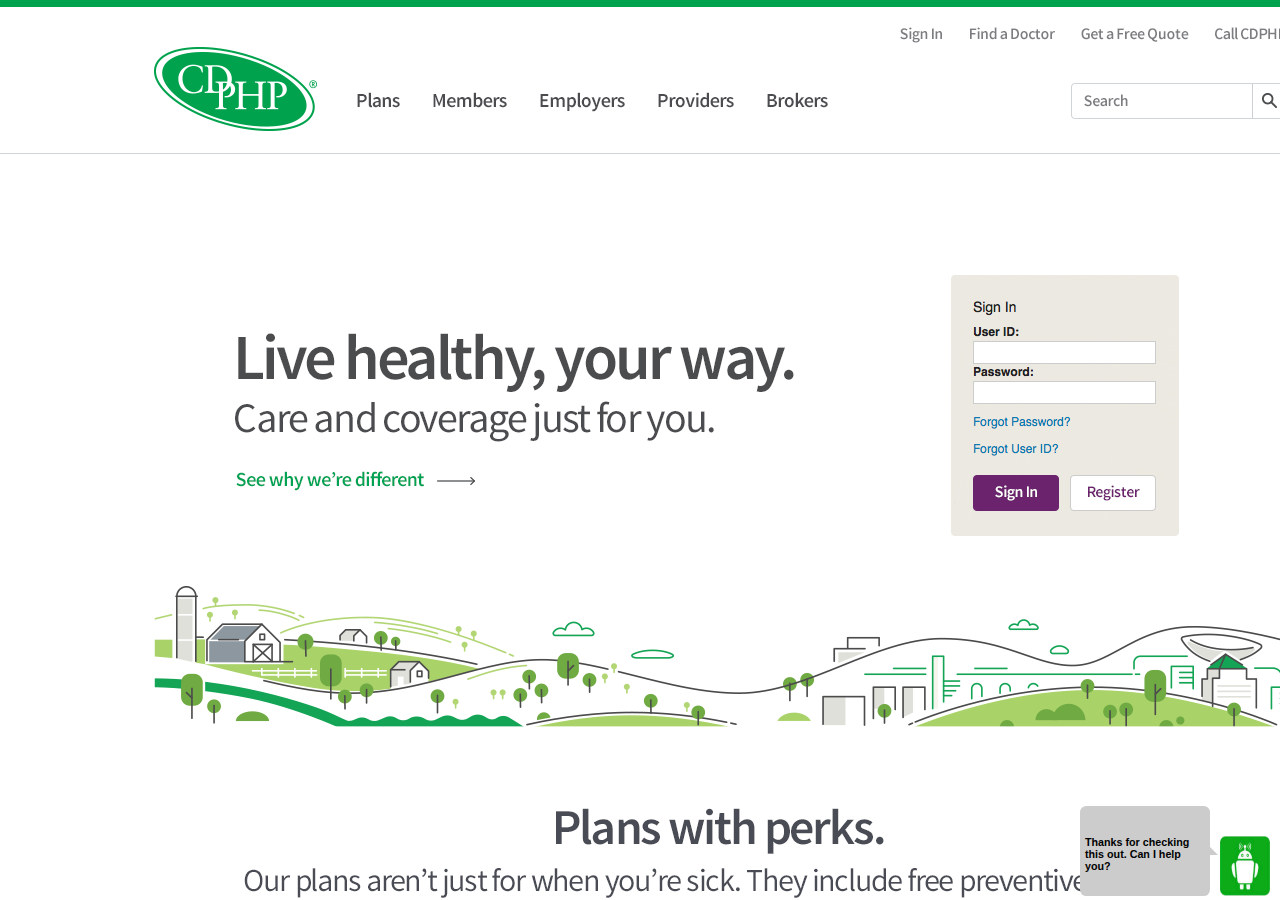
==== commit f5a7a529: "Blah blah blah" ====
--- a/wwwroot/default.html
+++ b/wwwroot/default.html
@@ -4,15 +4,12 @@
 <head>
     <meta charset="utf-8">
     <meta name="viewport" content="width=device-width, initial-scale=1">
-    <title>Multi-turn prompts sample</title>
+    <title>CDPHP - Home Page</title>
     <style>
-
-        
-
-
     </style>
     <!--<link href="https://cdn.botframework.com/botframework-webchat/latest/botchat.css" rel="stylesheet" />-->
-    <link href="styles/botchat.css" rel="stylesheet" />
+    <!--<link href="styles/botchat.css" rel="stylesheet" />-->
+    <link href="styles/webchat.css" rel="stylesheet" />
 </head>
 
 <body style="background-image: url('images/fakebackground.png'); background-repeat: no-repeat;">
@@ -50,7 +47,7 @@
     <div id="robot">
 
         <div class="speech-bubble">
-            <h6>Thanks for checking this shit out. Can I help you?</h6>
+            <h6>Thanks for checking this out. Can I help you?</h6>
         </div>
 
         <img onclick="document.getElementById('webchat').style.visibility = 'visible';" width="50" height="60" src="images/green-bot.png" />
@@ -58,7 +55,9 @@
 
     <!--<script src="https://cdn.botframework.com/botframework-webchat/latest/botchat.js"></script>-->
     <script src="https://cdn.botframework.com/botframework-webchat/latest/webchat.js"></script>
+    <!--<script src="scripts/webchat.js"></script>-->
     <script>
+
 
         /*var user = {
             id: 'user-id',
@@ -94,27 +93,37 @@
             })
             .subscribe(function (id) {
                 console.log('"trigger requestWelcomeDialog" sent');
-            });*/
-
+            });
+            botAvatarImage: 'https://docs.microsoft.com/en-us/azure/bot-service/v4sdk/media/logo_bot.svg?view=azure-bot-service-4.0',
+            userAvatarImage: 'https://github.com/compulim.png?size=64',
+
+            */
+
+    var directline = window.WebChat.createDirectLine({ token: "KEu0Pnntxx4.iPnUpioKf7MMNOEHzhByHwUkKFnxtWeOkvmWAQEGrrU" });
 
         const styleOptions = {
-          botAvatarImage: 'https://docs.microsoft.com/en-us/azure/bot-service/v4sdk/media/logo_bot.svg?view=azure-bot-service-4.0',
-          botAvatarInitials: 'BF',
-          userAvatarImage: 'https://github.com/compulim.png?size=64',
-          userAvatarInitials: 'WC'
+            botAvatarImage: 'images/green-bot.png',
+            userAvatarImage: 'images/person.png',
+            bubbleBorderRadius: 10,
+            bubbleFromUserBorderRadius: 10,
+            suggestedActionBorderRadius: 10,
+            hideUploadButton: true
         };
 
         window.WebChat.renderWebChat({
-          directLine: window.WebChat.createDirectLine({ token: "QZvjUK3TVzw.p442Z0WNlYVKdH18K1bWoLBrvwjUaKB04o7l8dvQ0GM"}),
-          styleOptions
+            directLine: directline,
+            styleOptions
         }, document.getElementById('webchat'));
 
-        
+    directline.postActivity({
+        type: "event",
+        value: "welcome"
+    });
+     
+
+
 
     </script>
-
-
-
 
 
 
@@ -132,3 +141,110 @@
 </body>
 
 </html>
+
+
+
+<!--// Color and paddings
+  accent: DEFAULT_ACCENT,
+  backgroundColor: 'White',
+  cardEmphasisBackgroundColor: '#F0F0F0',
+  paddingRegular: PADDING_REGULAR,
+  paddingWide: 20,
+  subtle: DEFAULT_SUBTLE,
+
+  // Word break
+  messageActivityWordBreak: 'break-word', // 'normal' || 'break-all' || 'break-word' || 'keep-all'
+
+  // Fonts
+  fontSizeSmall: '80%',
+  monospaceFont: fontFamily(['Consolas', 'Courier New', 'monospace']),
+  primaryFont: fontFamily(['Calibri', 'Helvetica Neue', 'Arial', 'sans-serif']),
+
+  // Avatar
+  avatarSize: 40,
+  botAvatarImage: '',
+  botAvatarInitials: '',
+  userAvatarImage: '',
+  userAvatarInitials: '',
+
+  // Bubble
+  bubbleBackground: 'White',
+  bubbleBorder: 'solid 1px #E6E6E6',
+  bubbleBorderRadius: 2,
+  bubbleFromUserBackground: 'White',
+  bubbleFromUserBorder: 'solid 1px #E6E6E6',
+  bubbleFromUserBorderRadius: 2,
+  bubbleFromUserTextColor: 'Black',
+  bubbleImageHeight: 240,
+  bubbleMaxWidth: 480, // screen width = 600px
+  bubbleMinHeight: 40,
+  bubbleMinWidth: 250, // min screen width = 300px, Edge requires 372px (https://developer.microsoft.com/en-us/microsoft-edge/platform/issues/13621468/)
+  bubbleTextColor: 'Black',
+
+  // Root
+  rootHeight: '100%',
+  rootWidth: '100%',
+
+  // Send box
+  hideSendBox: false,
+  hideUploadButton: false,
+  microphoneButtonColorOnDictate: '#F33',
+  sendBoxBackground: 'White',
+  sendBoxButtonColor: '#767676',
+  sendBoxButtonColorOnDisabled: '#CCC',
+  sendBoxButtonColorOnFocus: '#333',
+  sendBoxButtonColorOnHover: '#333',
+  sendBoxHeight: 40,
+  sendBoxMaxHeight: 200,
+  sendBoxTextColor: 'Black',
+  sendBoxBorderBottom: '',
+  sendBoxBorderLeft: '',
+  sendBoxBorderRight: '',
+  sendBoxBorderTop: 'solid 1px #E6E6E6',
+  sendBoxTextWrap: false,
+
+  // Visually show spoken text
+  showSpokenText: false,
+
+  // Suggested actions
+  suggestedActionBackground: 'White',
+  suggestedActionBorder: `solid 2px ${ DEFAULT_ACCENT }`,
+  suggestedActionBorderRadius: 0,
+  suggestedActionImageHeight: 20,
+  suggestedActionTextColor: DEFAULT_ACCENT,
+  suggestedActionDisabledBackground: 'White',
+  suggestedActionDisabledBorder: `solid 2px #E6E6E6`,
+  suggestedActionDisabledTextColor: DEFAULT_SUBTLE,
+  suggestedActionHeight: 40,
+
+  // Timestamp
+  timestampColor: DEFAULT_SUBTLE,
+
+  // Transcript overlay buttons (e.g. carousel and suggested action flippers, scroll to bottom, etc.)
+  transcriptOverlayButtonBackground: 'rgba(0, 0, 0, .6)',
+  transcriptOverlayButtonBackgroundOnFocus: 'rgba(0, 0, 0, .8)',
+  transcriptOverlayButtonBackgroundOnHover: 'rgba(0, 0, 0, .8)',
+  transcriptOverlayButtonColor: 'White',
+  transcriptOverlayButtonColorOnFocus: 'White',
+  transcriptOverlayButtonColorOnHover: 'White',
+
+  // Video
+  videoHeight: 270, // based on bubbleMaxWidth, 480 / 16 * 9 = 270
+
+  // Connectivity UI
+  connectivityIconPadding: PADDING_REGULAR * 1.2,
+  connectivityMarginLeftRight: PADDING_REGULAR * 1.4,
+  connectivityMarginTopBottom: PADDING_REGULAR * 0.8,
+  connectivityTextSize: 12,
+  failedConnectivity: '#C50F1F',
+  slowConnectivity: '#EAA300',
+  notificationText: '#5E5E5E',
+
+  typingAnimationBackgroundImage: null,
+  typingAnimationHeight: 20,
+  typingAnimationWidth: 64,
+
+  spinnerAnimationBackgroundImage: null,
+  spinnerAnimationHeight: 16,
+  spinnerAnimationWidth: 16,
+  spinnerAnimationPaddingRight: 12-->--- a/wwwroot/styles/webchat.css
+++ b/wwwroot/styles/webchat.css
@@ -0,0 +1,58 @@
+﻿#webchat {
+    width: 400px;
+    height: 400px;
+    background-color: #ffffff;
+    position: absolute;
+    top: 0;
+    bottom: 0;
+    left: 0;
+    right: 0;
+    margin: auto;
+    visibility: hidden;
+    border: 2px solid black;
+}
+
+#robot {
+    position: fixed;
+    right: 0;
+    bottom: 0;
+    z-index: 100;
+    cursor: pointer;
+    padding-right: 10px;
+}
+
+.speech-bubble {
+    position: absolute;
+    left: -140px;
+    top: -30px;
+    height: 60px;
+    background: #cccccc;
+    width: 120px;
+    border-radius: .4em;
+    padding: 5px 5px 25px 5px;
+    font-family: ff-meta-web-pro, arial, sans-serif;
+}
+
+    .speech-bubble:after {
+        content: '';
+        position: absolute;
+        right: 0;
+        top: 50%;
+        width: 0;
+        height: 0;
+        border: 8px solid transparent;
+        border-left-color: #cccccc;
+        border-right: 0;
+        border-bottom: 0;
+        margin-top: -4px;
+        margin-right: -8px;
+    }
+
+
+/*.css-u4skb7 button {
+    border-radius: 8px;
+}
+
+css-1dgbgmu from-user avatar {
+    background-color: #ffffff !important;
+}*/